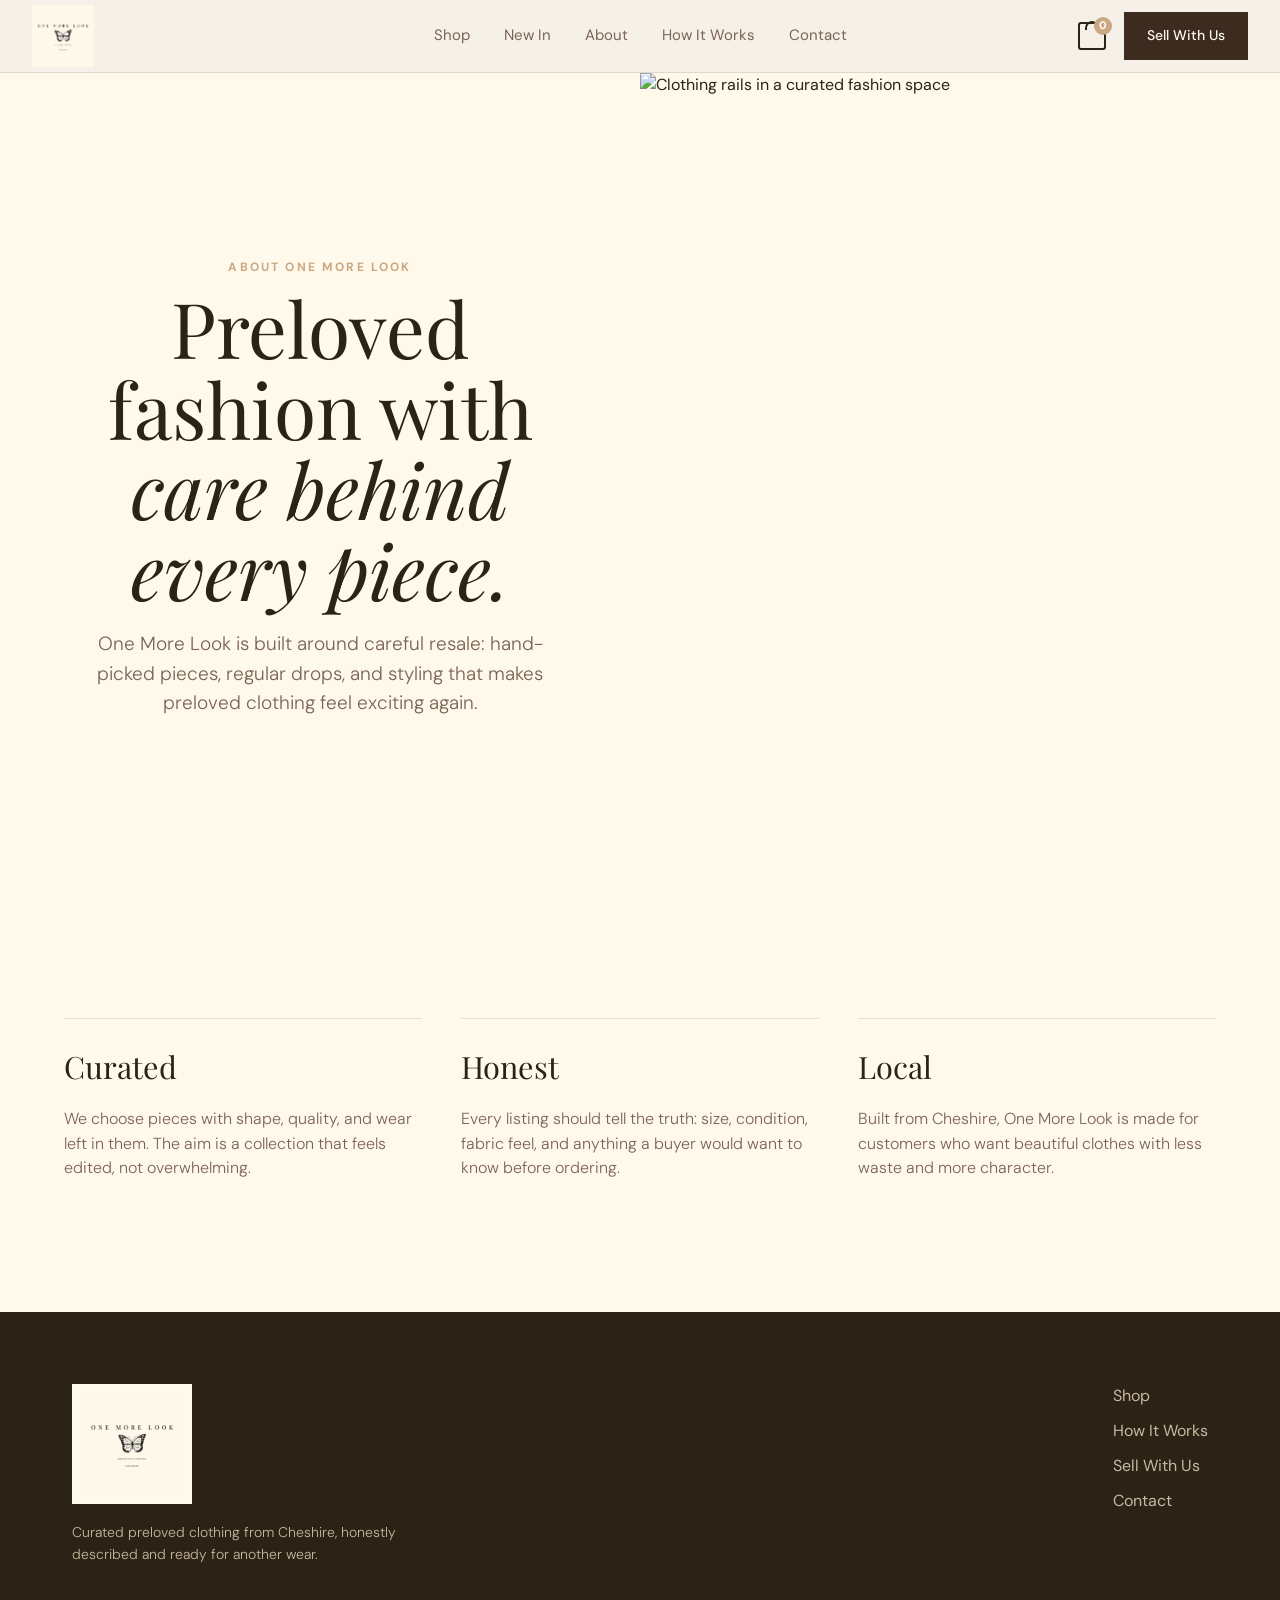
==== about.html @ 31050037 "revamp" ====
<!doctype html>
<html lang="en">
  <head>
    <meta charset="utf-8" />
    <meta name="viewport" content="width=device-width, initial-scale=1" />
    <title>About | One More Look</title>
    <link rel="preconnect" href="https://fonts.googleapis.com" />
    <link rel="preconnect" href="https://fonts.gstatic.com" crossorigin />
    <link
      href="https://fonts.googleapis.com/css2?family=DM+Sans:wght@300;400;500;700&family=Playfair+Display:ital,wght@0,400;0,500;1,400&display=swap"
      rel="stylesheet"
    />
    <link rel="stylesheet" href="styles.css" />
  </head>
  <body>
    <header class="site-header">
      <a class="brand" href="index.html" aria-label="One More Look home">
        <img src="assets/one-more-look-logo.png" alt="One More Look" />
      </a>
      <nav class="main-nav" aria-label="Main navigation">
        <a href="index.html#shop">Shop</a>
        <a href="index.html#new-in">New In</a>
        <a href="about.html">About</a>
        <a href="how-it-works.html#how-it-works">How It Works</a>
        <a href="contact.html">Contact</a>
      </nav>
      <div class="header-actions">
        <button class="basket-button" id="basketOpen" type="button" aria-label="Open basket">
          <span class="bag-icon" aria-hidden="true">Bag</span>
          <span id="basketCount">0</span>
        </button>
        <a class="sell-button" href="how-it-works.html#sell-with-us">Sell With Us</a>
      </div>
    </header>

    <main>
      <section class="page-hero">
        <div class="page-hero-copy">
          <p class="eyebrow">About One More Look</p>
          <h1>Preloved fashion with <em>care behind every piece.</em></h1>
          <p id="aboutText">
            One More Look is a small Cheshire clothing business built around careful resale:
            hand-picked pieces, honest descriptions, and regular drops that make preloved clothing
            feel exciting again.
          </p>
        </div>
        <img
          src="https://images.unsplash.com/photo-1521334884684-d80222895322?w=900&h=900&fit=crop&auto=format"
          alt="Clothing rails in a curated fashion space"
        />
      </section>

      <section class="page-section">
        <div class="content-grid">
          <article class="content-panel">
            <strong>Curated</strong>
            <p>
              We choose pieces with shape, quality, and wear left in them. The aim is a collection
              that feels edited, not overwhelming.
            </p>
          </article>
          <article class="content-panel">
            <strong>Honest</strong>
            <p>
              Every listing should tell the truth: size, condition, fabric feel, and anything a
              buyer would want to know before ordering.
            </p>
          </article>
          <article class="content-panel">
            <strong>Local</strong>
            <p>
              Built from Cheshire, One More Look is made for customers who want beautiful clothes
              with less waste and more character.
            </p>
          </article>
        </div>
      </section>
    </main>

    <footer class="site-footer">
      <div>
        <img src="assets/one-more-look-logo.png" alt="One More Look" />
        <p>Curated preloved clothing from Cheshire, honestly described and ready for another wear.</p>
      </div>
      <nav aria-label="Footer navigation">
        <a href="index.html#shop">Shop</a>
        <a href="how-it-works.html#how-it-works">How It Works</a>
        <a href="how-it-works.html#sell-with-us">Sell With Us</a>
        <a href="contact.html">Contact</a>
      </nav>
    </footer>

    <dialog class="basket-panel" id="basketPanel">
      <div class="panel-top">
        <div>
          <p class="eyebrow">Your bag</p>
          <h2>Ready to buy</h2>
        </div>
        <button class="icon-button" id="basketClose" type="button" aria-label="Close basket">
          <span aria-hidden="true">x</span>
        </button>
      </div>
      <div class="basket-list" id="basketList"></div>
      <div class="basket-footer">
        <div class="summary-line">
          <span>Subtotal</span>
          <strong id="basketSubtotal">GBP 0</strong>
        </div>
        <a class="button primary" id="checkoutLink" href="index.html#checkout">Go to checkout</a>
        <button class="button secondary" id="clearBasket" type="button">Clear bag</button>
      </div>
    </dialog>

    <script src="app.js"></script>
  </body>
</html>
---- styles.css ----
:root {
  --cream: #fff9ec;
  --cream-light: #fff9ec;
  --logo-cream: #fff9ec;
  --sand: #ede5da;
  --warm-band: #e8ddd2;
  --ink: #2c2317;
  --espresso: #3d2b1f;
  --muted: #7a6455;
  --tan: #c9a882;
  --tan-soft: #c9b89f;
  --paper: #fffaf2;
  --line: rgba(61, 43, 31, 0.12);
  --shadow: 0 24px 70px rgba(44, 35, 23, 0.16);
  --accent: #c9a882;
}

* {
  box-sizing: border-box;
}

html {
  scroll-behavior: smooth;
}

body {
  margin: 0;
  background: var(--cream);
  color: var(--ink);
  font-family: "DM Sans", system-ui, sans-serif;
  line-height: 1.55;
}

a {
  color: inherit;
  text-decoration: none;
}

img {
  display: block;
  max-width: 100%;
}

button,
input,
textarea,
select {
  font: inherit;
}

.site-header {
  position: sticky;
  top: 0;
  z-index: 30;
  display: grid;
  grid-template-columns: minmax(84px, 1fr) auto minmax(210px, 1fr);
  align-items: center;
  gap: 22px;
  min-height: 70px;
  padding: 5px clamp(18px, 4vw, 32px);
  border-bottom: 1px solid var(--line);
  background: rgba(245, 240, 232, 0.92);
  backdrop-filter: blur(12px);
}

.brand {
  width: fit-content;
}

.brand img {
  width: 62px;
  height: 62px;
  object-fit: contain;
}

.main-nav {
  display: flex;
  justify-content: center;
  gap: clamp(18px, 3vw, 34px);
}

.main-nav a,
.text-link {
  color: var(--muted);
  font-size: 15px;
  font-weight: 400;
  transition: color 160ms ease;
}

.main-nav a:hover,
.text-link:hover {
  color: var(--ink);
}

.header-actions {
  display: flex;
  align-items: center;
  justify-content: flex-end;
  gap: 12px;
}

.basket-button,
.icon-button {
  display: inline-grid;
  place-items: center;
  border: 0;
  background: transparent;
  color: var(--ink);
  cursor: pointer;
}

.basket-button {
  position: relative;
  min-width: 38px;
  min-height: 38px;
}

.bag-icon {
  display: grid;
  width: 28px;
  height: 28px;
  place-items: center;
  border: 2px solid var(--ink);
  border-radius: 3px;
  font-size: 0;
}

.bag-icon::before {
  content: "";
  width: 10px;
  height: 7px;
  margin-top: -10px;
  border: 2px solid var(--ink);
  border-bottom: 0;
  border-radius: 10px 10px 0 0;
}

.basket-button #basketCount {
  position: absolute;
  top: 0;
  right: 0;
  display: grid;
  min-width: 18px;
  height: 18px;
  place-items: center;
  border-radius: 50%;
  background: var(--tan);
  color: #fff;
  font-size: 11px;
  font-weight: 700;
}

.sell-button,
.button {
  display: inline-flex;
  min-height: 44px;
  align-items: center;
  justify-content: center;
  padding: 12px 22px;
  border: 1px solid var(--espresso);
  background: transparent;
  color: var(--espresso);
  cursor: pointer;
  font-size: 14px;
  font-weight: 500;
  transition:
    background 160ms ease,
    color 160ms ease,
    border-color 160ms ease;
}

.sell-button,
.button.primary {
  background: var(--espresso);
  color: var(--cream-light);
}

.sell-button:hover,
.button.primary:hover {
  background: var(--ink);
}

.button.secondary:hover {
  background: var(--espresso);
  color: var(--cream-light);
}

.button.full {
  width: 100%;
}

.button.danger {
  width: calc(100% - 44px);
  margin: 0 22px 22px;
  border-color: #8d2727;
  color: #8d2727;
}

.icon-button {
  width: 36px;
  height: 36px;
  color: var(--muted);
  font-size: 24px;
}

.hero {
  display: grid;
  grid-template-columns: minmax(0, 1.25fr) minmax(360px, 0.75fr);
  min-height: calc(100svh - 70px);
}

.hero-copy {
  display: flex;
  flex-direction: column;
  justify-content: center;
  align-items: center;
  padding: clamp(34px, 5vw, 64px) clamp(28px, 7vw, 76px);
  background: var(--logo-cream);
}

.hero-inner {
  display: grid;
  width: min(100%, 980px);
  min-height: calc(100svh - 160px);
  align-content: center;
}

.hero-logo {
  justify-self: center;
  width: min(720px, 94%);
  max-width: 100%;
  margin-bottom: clamp(20px, 4vw, 42px);
  object-fit: contain;
  transform: none;
}

.hero h1,
.page-hero h1,
.section h2,
.promise-band h2,
.panel-top h2 {
  margin: 0;
  font-family: "Playfair Display", Georgia, serif;
  font-weight: 400;
  letter-spacing: 0;
}

.hero h1 {
  max-width: 11ch;
  font-size: clamp(76px, 7.8vw, 126px);
  line-height: 1.08;
}

.hero h1 em,
.page-hero h1 em,
.section h2 em {
  font-style: italic;
}

.hero-copy p:not(.eyebrow) {
  max-width: 680px;
  margin: 32px 0 0;
  color: var(--muted);
  font-size: clamp(20px, 1.65vw, 27px);
  font-weight: 300;
}

.hero-actions,
.form-actions {
  display: flex;
  flex-wrap: wrap;
  gap: 14px;
  margin-top: 36px;
}

.page-hero-copy .hero-actions {
  justify-content: center;
}

.hero-stats {
  display: flex;
  gap: clamp(22px, 4vw, 42px);
  margin-top: 52px;
  padding-top: 28px;
  border-top: 1px solid var(--line);
}

.hero-stats strong {
  display: block;
  font-family: "Playfair Display", Georgia, serif;
  font-size: 28px;
  font-weight: 400;
}

.hero-stats span {
  color: var(--muted);
  font-size: 12px;
}

.hero-media {
  position: relative;
  overflow: hidden;
  min-height: 520px;
  background: var(--sand);
}

.hero-media > img {
  width: 100%;
  height: 100%;
  object-fit: cover;
}

.hero-media::after {
  position: absolute;
  inset: 0;
  content: "";
  background: linear-gradient(to top, rgba(44, 35, 23, 0.22), transparent 45%);
  pointer-events: none;
}

.arrival-note {
  position: absolute;
  left: 32px;
  bottom: 32px;
  z-index: 1;
  display: grid;
  gap: 2px;
  padding: 14px 18px;
  background: rgba(250, 247, 243, 0.94);
  box-shadow: 0 8px 26px rgba(44, 35, 23, 0.12);
}

.arrival-note strong {
  font-family: "Playfair Display", Georgia, serif;
  font-size: 15px;
  font-weight: 400;
}

.arrival-note span {
  color: var(--muted);
  font-size: 12px;
}

.section,
.checkout-section,
.page-section {
  padding: clamp(78px, 9vw, 118px) clamp(22px, 5vw, 86px);
}

.section {
  max-width: 100%;
  margin-inline: auto;
}

#shop {
  display: flex;
  min-height: 100svh;
  flex-direction: column;
  justify-content: center;
}

.section-heading {
  display: flex;
  align-items: end;
  justify-content: space-between;
  gap: 24px;
  margin-bottom: 28px;
}

.eyebrow {
  margin: 0 0 10px;
  color: var(--tan);
  font-size: 12px;
  font-weight: 700;
  letter-spacing: 0.18em;
  text-transform: uppercase;
}

.section h2,
.promise-band h2,
.page-hero h1 {
  font-size: clamp(48px, 6vw, 82px);
  line-height: 1.05;
}

.filters {
  display: flex;
  flex-wrap: wrap;
  gap: 9px;
  margin-bottom: 44px;
}

.filter,
.tab {
  min-height: 42px;
  padding: 9px 19px;
  border: 1px solid rgba(61, 43, 31, 0.2);
  background: transparent;
  color: var(--muted);
  cursor: pointer;
  font-size: 14px;
  transition:
    border-color 160ms ease,
    background 160ms ease,
    color 160ms ease;
}

.filter:hover,
.tab:hover,
.filter.active,
.tab.active {
  border-color: var(--espresso);
  background: var(--espresso);
  color: var(--cream-light);
}

.product-grid {
  display: grid;
  grid-template-columns: repeat(4, minmax(0, 1fr));
  gap: clamp(22px, 2.2vw, 42px);
}

.product-card {
  position: relative;
}

.product-card figure {
  position: relative;
  overflow: hidden;
  margin: 0;
  aspect-ratio: 4 / 5;
  background: var(--sand);
}

.product-card img {
  width: 100%;
  height: 100%;
  object-fit: cover;
  transition: transform 460ms ease;
}

.product-card:hover img {
  transform: scale(1.045);
}

.product-body {
  display: grid;
  gap: 7px;
  padding-top: 14px;
}

.product-line {
  display: flex;
  align-items: start;
  justify-content: space-between;
  gap: 12px;
}

.product-line h3 {
  margin: 0;
  font-size: clamp(17px, 1.2vw, 22px);
  font-weight: 400;
}

.price {
  flex: 0 0 auto;
  font-family: "Playfair Display", Georgia, serif;
  color: var(--ink);
  font-size: clamp(21px, 1.45vw, 28px);
}

.pill {
  color: var(--muted);
  font-size: 14px;
}

.product-body p {
  margin: 0;
  color: var(--muted);
  font-size: 15px;
  font-weight: 300;
}

.product-body .button {
  width: 100%;
  margin-top: 6px;
  background: var(--espresso);
  color: var(--cream-light);
  opacity: 0;
  transform: translateY(6px);
}

.product-card:hover .product-body .button,
.product-body .button:focus-visible,
.product-body .button[disabled] {
  opacity: 1;
  transform: translateY(0);
}

.product-body .button[disabled] {
  cursor: not-allowed;
  background: var(--tan);
  border-color: var(--tan);
}

.promise-band {
  display: grid;
  min-height: 100svh;
  align-content: center;
  padding: clamp(78px, 9vw, 118px) clamp(22px, 5vw, 86px);
  background: var(--espresso);
  color: var(--cream-light);
  text-align: center;
}

.combined-section .content-grid {
  margin-top: 54px;
}

.promise-band h2 {
  max-width: 760px;
  margin-inline: auto;
}

.promise-band p:not(.eyebrow) {
  max-width: 860px;
  margin: 28px auto 0;
  color: var(--tan-soft);
  font-size: clamp(18px, 1.4vw, 23px);
  font-weight: 300;
}

.checkout-section {
  display: flex;
  min-height: 100svh;
  max-width: 100%;
  flex-direction: column;
  justify-content: center;
  margin-inline: auto;
}

.checkout-section > div:first-child p:not(.eyebrow) {
  max-width: 760px;
  margin: 16px 0 0;
  color: var(--muted);
  font-size: 17px;
  font-weight: 300;
}

.checkout-layout {
  display: grid;
  grid-template-columns: minmax(0, 1fr) minmax(300px, 420px);
  gap: 24px;
  margin-top: 34px;
}

.checkout-form,
.order-summary,
.stock-row {
  border: 1px solid var(--line);
  background: var(--cream-light);
}

.checkout-form,
.stock-form {
  display: grid;
  grid-template-columns: repeat(2, minmax(0, 1fr));
  gap: 16px;
  padding: 22px;
}

.order-summary {
  display: grid;
  align-self: start;
  gap: 14px;
  padding: 22px;
}

.order-summary h3 {
  margin: 0;
  font-family: "Playfair Display", Georgia, serif;
  font-size: 24px;
  font-weight: 400;
}

.summary-line {
  display: flex;
  align-items: center;
  justify-content: space-between;
  gap: 14px;
  padding-top: 12px;
  border-top: 1px solid var(--line);
}

.summary-line span {
  color: var(--muted);
}

.summary-item,
.basket-item {
  display: grid;
  grid-template-columns: 58px 1fr auto;
  align-items: center;
  gap: 12px;
  padding: 10px 0;
  border-top: 1px solid var(--line);
}

.summary-item:first-child,
.basket-item:first-child {
  border-top: 0;
}

.summary-item img,
.basket-item img {
  width: 58px;
  height: 72px;
  object-fit: cover;
  background: var(--sand);
}

.summary-item h4,
.basket-item h4 {
  margin: 0;
  font-size: 15px;
  font-weight: 400;
}

.summary-item p,
.basket-item p {
  margin: 3px 0 0;
  color: var(--muted);
  font-size: 13px;
}

.basket-remove {
  min-height: 34px;
  padding: 6px 10px;
  border: 1px solid var(--line);
  background: transparent;
  color: var(--espresso);
  cursor: pointer;
  font-size: 13px;
}

.payment-placeholder {
  display: grid;
  gap: 4px;
  padding: 14px;
  border: 1px dashed var(--tan);
  background: var(--paper);
}

.payment-placeholder span {
  color: var(--muted);
  font-size: 14px;
}

.site-footer {
  display: grid;
  grid-template-columns: minmax(0, 1fr) auto;
  gap: 40px;
  padding: clamp(48px, 7vw, 72px);
  background: var(--ink);
  color: var(--tan-soft);
}

.site-footer img {
  width: 120px;
  padding: 10px;
  background: var(--cream);
  mix-blend-mode: normal;
}

.site-footer p {
  max-width: 360px;
  margin: 18px 0 0;
  font-size: 14px;
  font-weight: 300;
}

.site-footer nav {
  display: grid;
  align-content: start;
  gap: 10px;
}

.site-footer a:hover {
  color: var(--cream-light);
}

.employee-panel,
.basket-panel {
  width: min(960px, calc(100vw - 28px));
  max-height: min(860px, calc(100svh - 28px));
  padding: 0;
  border: 0;
  background: var(--cream-light);
  color: var(--ink);
  box-shadow: var(--shadow);
}

.basket-panel {
  width: min(560px, calc(100vw - 28px));
}

.employee-panel::backdrop,
.basket-panel::backdrop {
  background: rgba(44, 35, 23, 0.44);
  backdrop-filter: blur(3px);
}

.panel-top {
  display: flex;
  align-items: center;
  justify-content: space-between;
  gap: 16px;
  padding: 22px;
  border-bottom: 1px solid var(--line);
}

.panel-top h2 {
  font-size: 34px;
}

.login-form,
.settings-form {
  display: grid;
  gap: 16px;
  padding: 22px;
}

label {
  display: grid;
  gap: 7px;
  color: var(--muted);
  font-size: 12px;
  font-weight: 700;
  letter-spacing: 0.12em;
  text-transform: uppercase;
}

input,
textarea,
select {
  width: 100%;
  min-height: 44px;
  border: 1px solid var(--line);
  background: var(--cream);
  color: var(--ink);
  padding: 10px 12px;
  outline: 0;
}

input:focus,
textarea:focus,
select:focus {
  border-color: var(--tan);
}

.upload-dropzone {
  position: relative;
  display: grid;
  min-height: 150px;
  place-items: center;
  gap: 12px;
  padding: 22px;
  border: 1px dashed var(--tan);
  background: rgba(255, 249, 236, 0.72);
  color: var(--muted);
  cursor: pointer;
  text-align: center;
}

.upload-dropzone:hover,
.upload-dropzone.drag-over {
  border-color: var(--espresso);
  background: var(--paper);
}

.upload-dropzone input {
  position: absolute;
  inset: 0;
  min-height: 100%;
  opacity: 0;
  cursor: pointer;
}

.upload-dropzone strong,
.upload-dropzone span {
  display: block;
}

.upload-dropzone strong {
  color: var(--ink);
  font-size: 16px;
}

.upload-dropzone span {
  margin-top: 4px;
  font-size: 13px;
  font-weight: 300;
}

.upload-preview {
  width: min(220px, 100%);
  max-height: 180px;
  object-fit: cover;
  border: 1px solid var(--line);
}

textarea {
  min-height: 96px;
  resize: vertical;
}

.full {
  grid-column: 1 / -1;
}

.form-note {
  margin: 0;
  color: var(--muted);
}

.admin-toolbar {
  display: flex;
  gap: 8px;
  padding: 14px 22px 0;
}

.stock-list,
.basket-list {
  display: grid;
  gap: 10px;
  padding: 0 22px 22px;
}

.basket-list {
  padding-top: 12px;
}

.stock-row {
  display: grid;
  grid-template-columns: 64px 1fr auto;
  align-items: center;
  gap: 12px;
  padding: 10px;
}

.stock-row img {
  width: 64px;
  height: 64px;
  object-fit: cover;
}

.stock-row h3,
.stock-row p {
  margin: 0;
}

.stock-row h3 {
  font-size: 15px;
}

.stock-row p {
  color: var(--muted);
  font-size: 13px;
}

.row-actions {
  display: flex;
  gap: 8px;
}

.row-actions button {
  min-height: 34px;
  padding: 6px 10px;
  border: 1px solid var(--line);
  background: transparent;
  cursor: pointer;
  font-size: 13px;
}

.basket-footer {
  display: grid;
  gap: 12px;
  padding: 18px 22px 22px;
  border-top: 1px solid var(--line);
}

.empty-state {
  grid-column: 1 / -1;
  padding: 32px;
  border: 1px dashed var(--line);
  color: var(--muted);
  text-align: center;
}

.hidden {
  display: none !important;
}

.page-hero {
  display: grid;
  min-height: calc(100svh - 70px);
  grid-template-columns: minmax(0, 1fr) minmax(340px, 1fr);
  margin-top: 0;
  background: var(--cream);
}

.page-hero-copy {
  display: flex;
  flex-direction: column;
  align-items: center;
  text-align: center;
  align-content: center;
  justify-content: center;
  padding: clamp(54px, 8vw, 90px) clamp(28px, 7vw, 72px);
}

.page-hero-copy p:not(.eyebrow) {
  max-width: 760px;
  margin: 20px auto 0;
  color: var(--muted);
  font-size: clamp(19px, 1.45vw, 24px);
  font-weight: 300;
}

.page-hero img {
  width: 100%;
  height: 100%;
  min-height: calc(100svh - 70px);
  object-fit: cover;
}

.content-grid {
  display: grid;
  grid-template-columns: repeat(3, minmax(0, 1fr));
  gap: clamp(28px, 3vw, 54px);
  max-width: 1360px;
  margin-inline: auto;
}

.content-panel {
  padding-top: 24px;
  border-top: 1px solid var(--line);
}

.content-panel strong {
  display: block;
  margin-bottom: 12px;
  font-family: "Playfair Display", Georgia, serif;
  color: var(--ink);
  font-size: clamp(30px, 2.4vw, 42px);
  font-weight: 400;
}

.content-panel h2 {
  margin: 0 0 12px;
  font-family: "Playfair Display", Georgia, serif;
  color: var(--ink);
  font-size: clamp(28px, 2.2vw, 38px);
  font-weight: 400;
  line-height: 1.15;
  text-align: left;
}

.content-panel p,
.content-panel li {
  color: var(--muted);
  font-size: clamp(16px, 1.2vw, 20px);
  font-weight: 300;
}

.promise-band .content-panel {
  text-align: left;
}

.promise-band .content-panel strong,
.promise-band .content-panel h2 {
  color: var(--cream-light);
}

.promise-band .content-panel p {
  color: var(--tan-soft);
}

.contact-card {
  display: grid;
  gap: 18px;
  max-width: 760px;
  margin-inline: auto;
  padding: 28px;
  border: 1px solid var(--line);
  background: var(--cream-light);
}

.split-feature {
  display: grid;
  grid-template-columns: minmax(300px, 0.9fr) minmax(0, 1fr);
  align-items: center;
  gap: clamp(34px, 6vw, 72px);
  min-height: calc(100svh - 160px);
  max-width: 1360px;
  margin-inline: auto;
}

.split-feature > img {
  width: 100%;
  min-height: 460px;
  object-fit: cover;
  background: var(--sand);
}

.split-feature h2 {
  max-width: 760px;
  margin: 0;
  font-family: "Playfair Display", Georgia, serif;
  font-size: clamp(48px, 6vw, 82px);
  font-weight: 400;
  line-height: 1.08;
}

.split-feature > div > p:not(.eyebrow) {
  max-width: 760px;
  margin: 26px 0 0;
  color: var(--muted);
  font-size: clamp(18px, 1.4vw, 23px);
  font-weight: 300;
}

.mini-grid {
  grid-template-columns: 1fr;
  gap: 14px;
  margin: 34px 0;
}

.mini-grid .content-panel {
  padding-top: 14px;
}

@media (max-width: 980px) {
  .site-header {
    grid-template-columns: auto 1fr;
  }

  .main-nav {
    grid-column: 1 / -1;
    order: 3;
    justify-content: flex-start;
    overflow-x: auto;
    padding-bottom: 8px;
  }

  .header-actions {
    gap: 8px;
  }

  .hero,
  .page-hero,
  .checkout-layout,
  .split-feature {
    grid-template-columns: 1fr;
  }

  .hero-media {
    min-height: 440px;
  }

  .product-grid,
  .content-grid {
    grid-template-columns: repeat(2, minmax(0, 1fr));
  }

  .product-body .button {
    opacity: 1;
    transform: none;
  }
}

@media (max-width: 680px) {
  .site-header {
    gap: 12px;
  }

  .brand img {
    width: 50px;
    height: 50px;
  }

  .sell-button {
    display: none;
  }

  .hero-copy {
    padding-inline: 24px;
  }

  .hero-logo {
    width: min(420px, 92vw);
    margin-bottom: 24px;
  }

  .hero h1 {
    font-size: clamp(56px, 16vw, 76px);
  }

  .hero-stats,
  .section-heading,
  .site-footer {
    align-items: start;
    flex-direction: column;
    grid-template-columns: 1fr;
  }

  .hero-stats {
    display: grid;
    grid-template-columns: repeat(3, 1fr);
    gap: 14px;
  }

  .product-grid,
  .content-grid,
  .checkout-form,
  .stock-form,
  .stock-row {
    grid-template-columns: 1fr;
  }

  .page-hero img {
    min-height: 320px;
  }
}
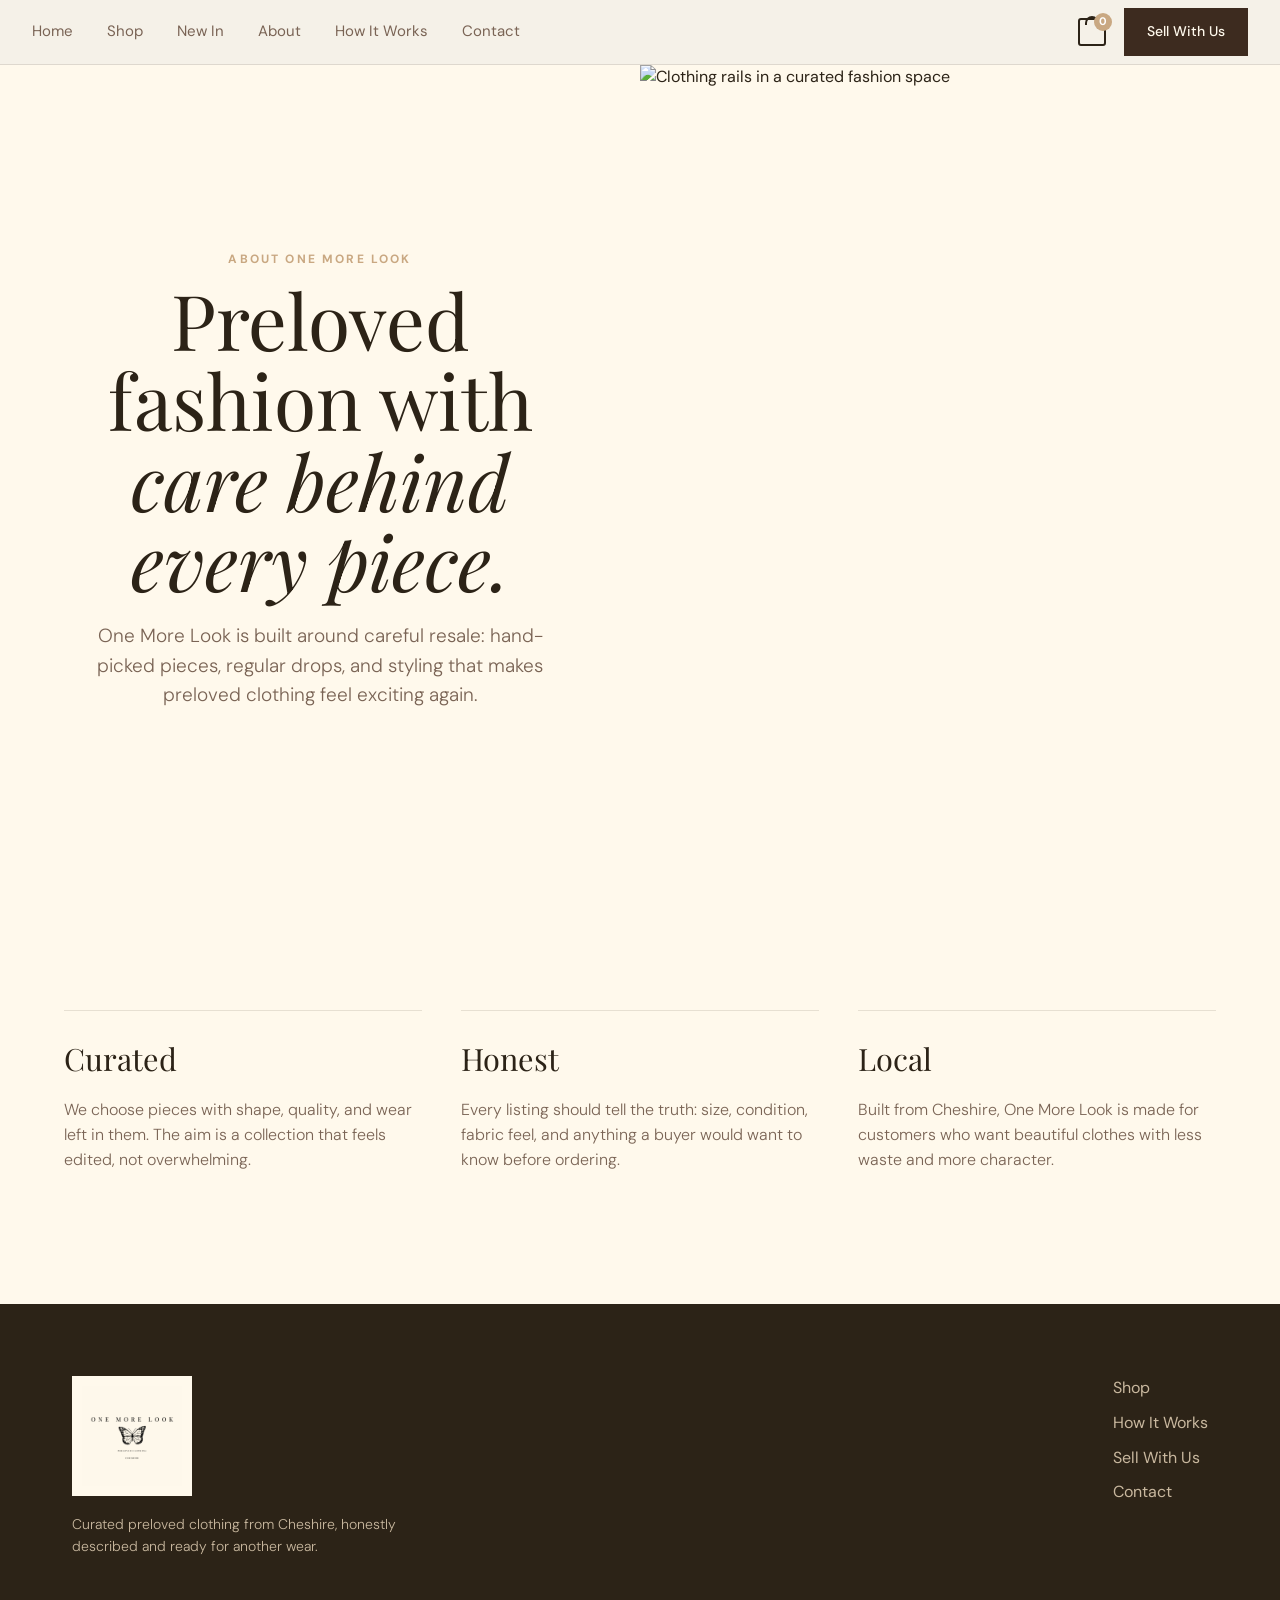
==== commit a859391a: "--" ====
--- a/about.html
+++ b/about.html
@@ -14,10 +14,8 @@
   </head>
   <body>
     <header class="site-header">
-      <a class="brand" href="index.html" aria-label="One More Look home">
-        <img src="assets/one-more-look-logo.png" alt="One More Look" />
-      </a>
       <nav class="main-nav" aria-label="Main navigation">
+        <a href="index.html">Home</a>
         <a href="index.html#shop">Shop</a>
         <a href="index.html#new-in">New In</a>
         <a href="about.html">About</a>
--- a/styles.css
+++ b/styles.css
@@ -53,11 +53,11 @@
   top: 0;
   z-index: 30;
   display: grid;
-  grid-template-columns: minmax(84px, 1fr) auto minmax(210px, 1fr);
+  grid-template-columns: 1fr auto;
   align-items: center;
   gap: 22px;
-  min-height: 70px;
-  padding: 5px clamp(18px, 4vw, 32px);
+  min-height: 62px;
+  padding: 8px clamp(18px, 4vw, 32px);
   border-bottom: 1px solid var(--line);
   background: rgba(245, 240, 232, 0.92);
   backdrop-filter: blur(12px);
@@ -75,7 +75,7 @@
 
 .main-nav {
   display: flex;
-  justify-content: center;
+  justify-content: flex-start;
   gap: clamp(18px, 3vw, 34px);
 }
 
@@ -1042,18 +1042,19 @@
 
 @media (max-width: 980px) {
   .site-header {
-    grid-template-columns: auto 1fr;
+    grid-template-columns: 1fr;
   }
 
   .main-nav {
-    grid-column: 1 / -1;
-    order: 3;
-    justify-content: flex-start;
+    grid-column: auto;
+    order: 1;
+    justify-content: center;
     overflow-x: auto;
     padding-bottom: 8px;
   }
 
   .header-actions {
+    justify-content: center;
     gap: 8px;
   }
 
@@ -1079,31 +1080,124 @@
   }
 }
 
+@media (min-width: 681px) and (max-width: 980px) {
+  .brand img {
+    width: 58px;
+    height: 58px;
+  }
+
+  .header-actions {
+    align-self: center;
+  }
+
+  .hero-copy {
+    padding-block: 56px;
+  }
+
+  .hero-inner {
+    min-height: auto;
+  }
+
+  .hero-logo {
+    width: min(620px, 86vw);
+    margin-bottom: 32px;
+  }
+
+  .hero h1 {
+    max-width: 12ch;
+    font-size: clamp(64px, 10vw, 94px);
+  }
+}
+
 @media (max-width: 680px) {
   .site-header {
-    gap: 12px;
-  }
-
-  .brand img {
-    width: 50px;
-    height: 50px;
+    display: grid;
+    grid-template-columns: 1fr;
+    gap: 8px;
+    padding: 8px 10px 10px;
+  }
+
+  .main-nav {
+    display: grid;
+    width: 100%;
+    grid-template-columns: repeat(3, minmax(0, 1fr));
+    gap: 4px 6px;
+    order: 1;
+    overflow: visible;
+    padding-bottom: 0;
+    text-align: center;
+  }
+
+  .main-nav a {
+    display: flex;
+    min-height: 30px;
+    align-items: center;
+    justify-content: center;
+    font-size: 11px;
+    line-height: 1.15;
+  }
+
+  .header-actions {
+    width: 100%;
+    justify-content: center;
+    order: 3;
   }
 
   .sell-button {
-    display: none;
+    display: inline-flex;
+    min-height: 38px;
+    padding: 8px 12px;
+    font-size: 12px;
+  }
+
+  .basket-button {
+    min-width: 54px;
+    min-height: 38px;
+  }
+
+  .icon-button {
+    width: 38px;
+    height: 38px;
   }
 
   .hero-copy {
-    padding-inline: 24px;
+    padding: 34px 20px 46px;
+  }
+
+  .hero-inner {
+    width: 100%;
+    min-height: auto;
+    align-content: start;
   }
 
   .hero-logo {
-    width: min(420px, 92vw);
-    margin-bottom: 24px;
+    width: min(390px, 92vw);
+    margin-bottom: 18px;
   }
 
   .hero h1 {
-    font-size: clamp(56px, 16vw, 76px);
+    max-width: 100%;
+    font-size: clamp(44px, 13vw, 62px);
+    line-height: 1.02;
+  }
+
+  .hero-copy p:not(.eyebrow) {
+    max-width: 100%;
+    margin-top: 18px;
+    font-size: 16px;
+  }
+
+  .hero-actions {
+    width: 100%;
+    margin-top: 24px;
+  }
+
+  .hero-actions .button {
+    width: 100%;
+  }
+
+  .hero-media {
+    min-height: 360px;
   }
 
   .hero-stats,
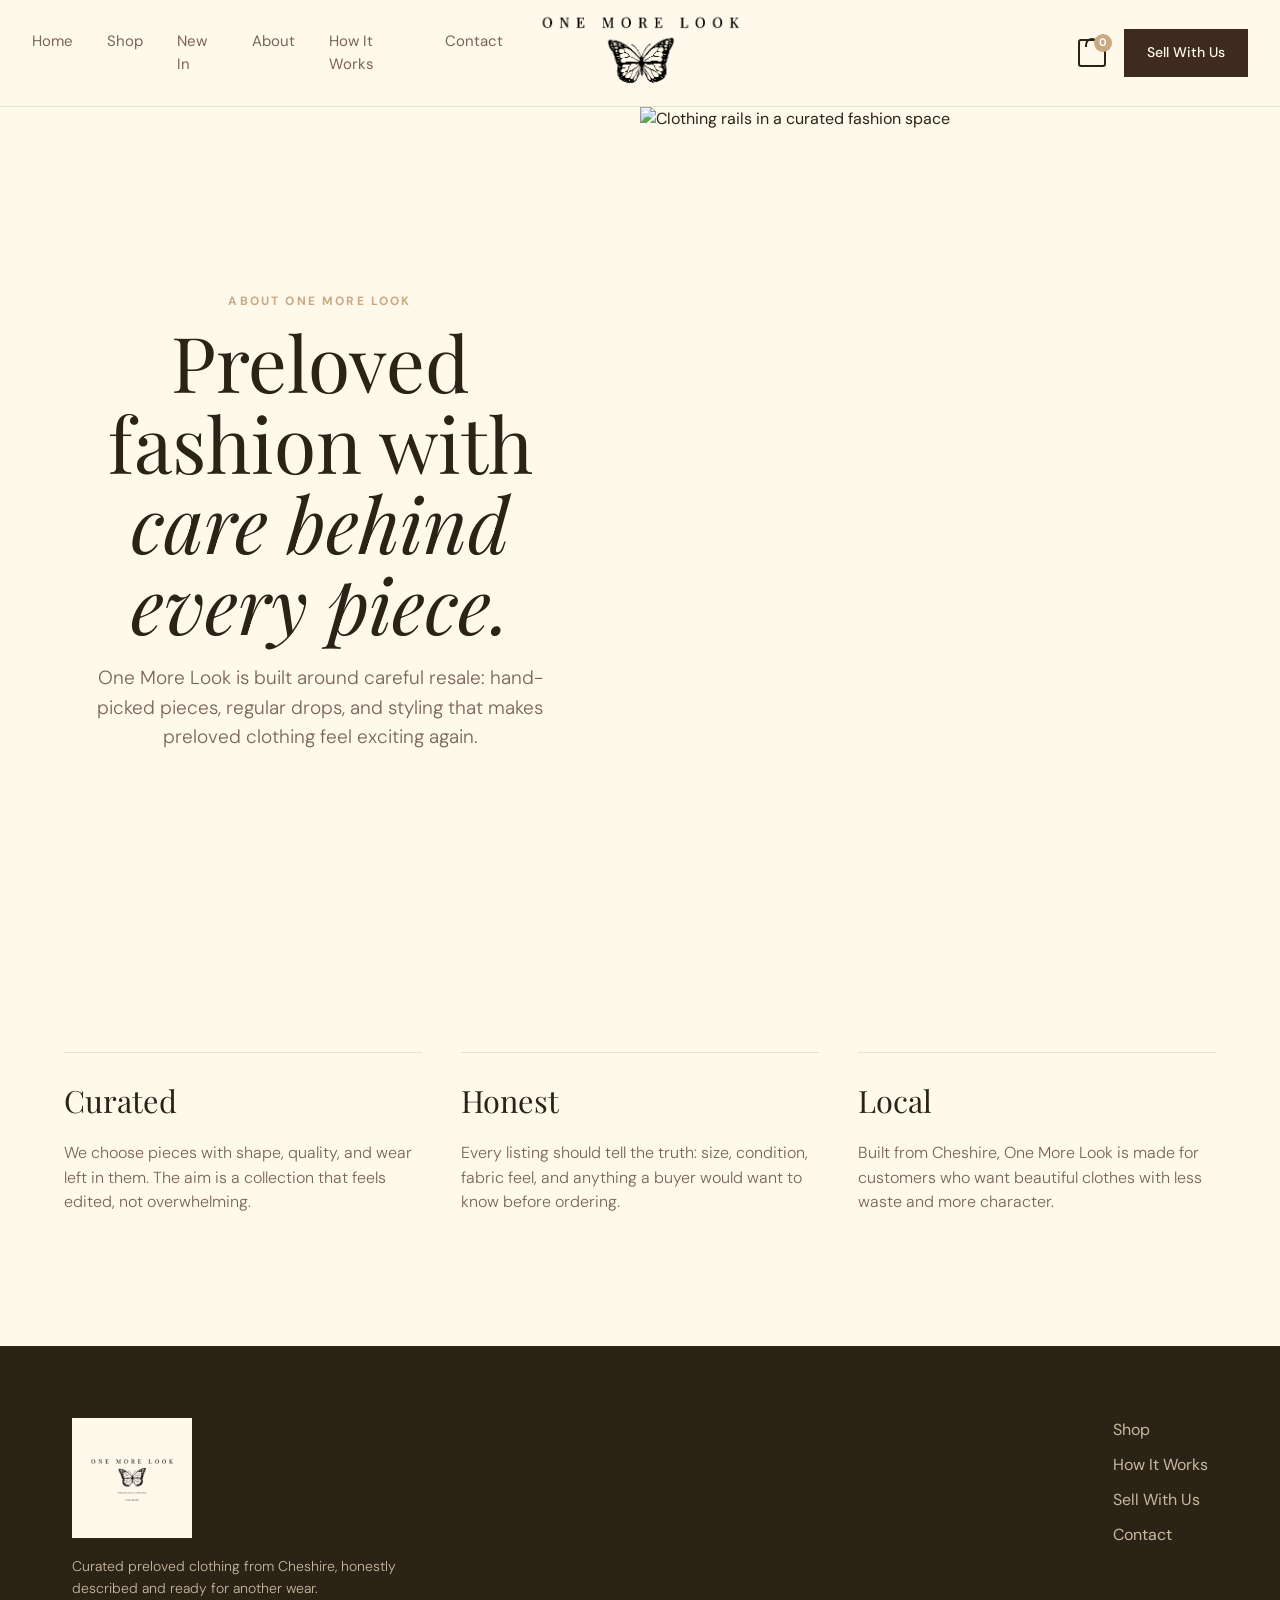
==== commit da7fbe43: "--" ====
--- a/about.html
+++ b/about.html
@@ -14,7 +14,7 @@
   </head>
   <body>
     <header class="site-header">
-      <nav class="main-nav" aria-label="Main navigation">
+      <nav class="main-nav" id="siteNav" aria-label="Main navigation">
         <a href="index.html">Home</a>
         <a href="index.html#shop">Shop</a>
         <a href="index.html#new-in">New In</a>
@@ -22,7 +22,13 @@
         <a href="how-it-works.html#how-it-works">How It Works</a>
         <a href="contact.html">Contact</a>
       </nav>
+      <a class="top-logo" href="index.html" aria-label="One More Look home">
+        <img src="assets/top-logo-transparent.png" alt="One More Look" />
+      </a>
       <div class="header-actions">
+        <button class="menu-button" id="menuToggle" type="button" aria-expanded="false" aria-controls="siteNav">
+          Menu
+        </button>
         <button class="basket-button" id="basketOpen" type="button" aria-label="Open basket">
           <span class="bag-icon" aria-hidden="true">Bag</span>
           <span id="basketCount">0</span>
--- a/styles.css
+++ b/styles.css
@@ -53,13 +53,13 @@
   top: 0;
   z-index: 30;
   display: grid;
-  grid-template-columns: 1fr auto;
+  grid-template-columns: 1fr auto 1fr;
   align-items: center;
   gap: 22px;
-  min-height: 62px;
-  padding: 8px clamp(18px, 4vw, 32px);
+  min-height: 92px;
+  padding: 10px clamp(18px, 4vw, 32px);
   border-bottom: 1px solid var(--line);
-  background: rgba(245, 240, 232, 0.92);
+  background: #fff9ec;
   backdrop-filter: blur(12px);
 }
 
@@ -79,6 +79,39 @@
   gap: clamp(18px, 3vw, 34px);
 }
 
+.nav-shop {
+  display: inline-flex;
+  align-items: center;
+}
+
+.nav-shop::after {
+  position: fixed;
+  top: 62px;
+  left: 0;
+  right: 0;
+  z-index: 24;
+  display: none;
+  height: 42px;
+  content: "";
+}
+
+.top-logo {
+  justify-self: center;
+  display: block;
+  width: 230px;
+  height: 86px;
+  overflow: hidden;
+  background: #fff9ec;
+}
+
+.top-logo img {
+  width: 100%;
+  height: auto;
+  object-fit: cover;
+  transform: translateY(-2px) scale(1.04);
+  transform-origin: top center;
+}
+
 .main-nav a,
 .text-link {
   color: var(--muted);
@@ -92,11 +125,120 @@
   color: var(--ink);
 }
 
+.mega-menu {
+  position: fixed;
+  top: 92px;
+  left: 0;
+  right: 0;
+  z-index: 25;
+  display: grid;
+  grid-template-columns: minmax(280px, 0.9fr) minmax(520px, 1.1fr);
+  gap: clamp(28px, 5vw, 72px);
+  padding: 42px clamp(28px, 6vw, 88px);
+  border-top: 1px solid var(--line);
+  border-bottom: 1px solid var(--line);
+  background: #fff9ec;
+  box-shadow: 0 28px 70px rgba(44, 35, 23, 0.08);
+  opacity: 0;
+  pointer-events: none;
+  transform: translateY(-8px);
+  transition:
+    opacity 160ms ease,
+    transform 160ms ease;
+}
+
+.nav-shop:hover .mega-menu,
+.nav-shop:focus-within .mega-menu,
+.mega-menu:hover {
+  opacity: 1;
+  pointer-events: auto;
+  transform: translateY(0);
+}
+
+.nav-shop:hover::after,
+.nav-shop:focus-within::after {
+  display: block;
+}
+
+.mega-columns {
+  display: grid;
+  grid-template-columns: repeat(3, minmax(0, 1fr));
+  gap: 34px;
+}
+
+.mega-columns p {
+  margin: 0 0 16px;
+  color: #91867c;
+  font-size: 13px;
+  text-transform: uppercase;
+}
+
+.mega-columns a {
+  display: block;
+  margin: 0 0 12px;
+  color: var(--muted);
+  font-size: 15px;
+}
+
+.mega-columns a:hover {
+  color: var(--ink);
+}
+
+.mega-tiles {
+  display: grid;
+  grid-template-columns: repeat(3, minmax(0, 1fr));
+  gap: 20px;
+}
+
+.mega-tile {
+  position: relative;
+  overflow: hidden;
+  min-height: 320px;
+  background: var(--sand);
+}
+
+.mega-tile img {
+  width: 100%;
+  height: 100%;
+  object-fit: cover;
+  filter: saturate(0.82);
+  transition: transform 260ms ease;
+}
+
+.mega-tile:hover img {
+  transform: scale(1.045);
+}
+
+.mega-tile span {
+  position: absolute;
+  left: 0;
+  right: 0;
+  bottom: 18px;
+  color: #fff;
+  font-size: 15px;
+  font-weight: 800;
+  text-align: center;
+  text-shadow: 0 2px 16px rgba(0, 0, 0, 0.45);
+  text-transform: uppercase;
+}
+
 .header-actions {
   display: flex;
   align-items: center;
   justify-content: flex-end;
   gap: 12px;
+}
+
+.menu-button {
+  display: none;
+  min-height: 38px;
+  padding: 8px 13px;
+  border: 1px solid var(--line);
+  background: var(--cream-light);
+  color: var(--ink);
+  cursor: pointer;
+  font-size: 13px;
+  font-weight: 700;
 }
 
 .basket-button,
@@ -383,11 +525,95 @@
   line-height: 1.05;
 }
 
+.shop-controls {
+  display: flex;
+  align-items: start;
+  justify-content: space-between;
+  gap: 18px;
+  margin-bottom: 44px;
+}
+
+.filter-menu {
+  display: grid;
+  width: min(620px, 100%);
+  border: 1px solid var(--line);
+  background: #fff9ec;
+}
+
+.filter-menu-summary {
+  display: flex;
+  min-height: 48px;
+  align-items: center;
+  justify-content: space-between;
+  padding: 0 16px;
+  color: var(--ink);
+  cursor: pointer;
+  font-size: 14px;
+  font-weight: 800;
+  list-style: none;
+}
+
+.filter-menu-summary::-webkit-details-marker {
+  display: none;
+}
+
+.filter-menu-summary::after {
+  content: ">";
+  color: var(--muted);
+  font-size: 18px;
+  transition: transform 160ms ease;
+}
+
+.filter-menu[open] > .filter-menu-summary::after {
+  transform: rotate(90deg);
+}
+
+.filter-group {
+  border-bottom: 1px solid var(--line);
+}
+
+.filter-group:last-child {
+  border-bottom: 0;
+}
+
+.filter-menu > .filter-group {
+  border-top: 1px solid var(--line);
+}
+
+.filter-group summary {
+  display: flex;
+  min-height: 48px;
+  align-items: center;
+  justify-content: space-between;
+  padding: 0 16px;
+  color: var(--ink);
+  cursor: pointer;
+  font-size: 14px;
+  font-weight: 700;
+  list-style: none;
+}
+
+.filter-group summary::-webkit-details-marker {
+  display: none;
+}
+
+.filter-group summary::after {
+  content: ">";
+  color: var(--muted);
+  font-size: 18px;
+  transition: transform 160ms ease;
+}
+
+.filter-group[open] summary::after {
+  transform: rotate(90deg);
+}
+
 .filters {
   display: flex;
   flex-wrap: wrap;
   gap: 9px;
-  margin-bottom: 44px;
+  padding: 0 16px 16px;
+  margin-bottom: 0;
 }
 
 .filter,
@@ -424,6 +650,62 @@
   position: relative;
 }
 
+.sort-box {
+  display: grid;
+  min-width: 190px;
+  margin-left: auto;
+  gap: 6px;
+  color: var(--muted);
+  font-size: 12px;
+  font-weight: 700;
+  letter-spacing: 0.12em;
+  text-transform: uppercase;
+}
+
+.sort-box select {
+  min-height: 42px;
+  border: 1px solid rgba(61, 43, 31, 0.2);
+  background: #fff9ec;
+  color: var(--ink);
+  cursor: pointer;
+  padding: 9px 34px 9px 12px;
+}
+
+.size-options,
+.sort-options {
+  display: grid;
+  grid-template-columns: repeat(3, minmax(0, 1fr));
+  gap: 10px;
+  padding: 0 16px 16px;
+}
+
+.size-options label,
+.sort-options label {
+  display: flex;
+  min-height: 38px;
+  align-items: center;
+  gap: 8px;
+  border: 1px solid rgba(61, 43, 31, 0.16);
+  padding: 8px 10px;
+  color: var(--muted);
+  cursor: pointer;
+  font-size: 13px;
+  font-weight: 500;
+  letter-spacing: 0;
+  text-transform: none;
+}
+
+.size-options input,
+.sort-options input {
+  width: auto;
+  min-height: auto;
+  accent-color: var(--espresso);
+}
+
+.product-link {
+  display: block;
+}
+
 .product-card figure {
   position: relative;
   overflow: hidden;
@@ -447,6 +729,10 @@
   display: grid;
   gap: 7px;
   padding-top: 14px;
+}
+
+.product-action-row {
+  padding-top: 10px;
 }
 
 .product-line {
@@ -809,6 +1095,48 @@
   border: 1px solid var(--line);
 }
 
+.gallery-preview {
+  display: grid;
+  grid-template-columns: repeat(auto-fit, minmax(86px, 1fr));
+  gap: 10px;
+}
+
+.gallery-preview img {
+  width: 100%;
+  aspect-ratio: 1;
+  object-fit: cover;
+  border: 1px solid var(--line);
+}
+
+.admin-product-preview {
+  padding: 18px;
+  border: 1px solid var(--line);
+  background: var(--cream-light);
+}
+
+.preview-card {
+  display: grid;
+  grid-template-columns: 110px 1fr;
+  gap: 14px;
+  align-items: start;
+}
+
+.preview-card img,
+.preview-placeholder {
+  width: 110px;
+  aspect-ratio: 4 / 5;
+  object-fit: cover;
+  background: var(--sand);
+}
+
+.preview-placeholder {
+  display: grid;
+  place-items: center;
+  color: var(--muted);
+  font-size: 12px;
+  text-align: center;
+}
+
 textarea {
   min-height: 96px;
   resize: vertical;
@@ -996,6 +1324,65 @@
   background: var(--cream-light);
 }
 
+.product-page {
+  min-height: calc(100svh - 62px);
+  padding: clamp(34px, 6vw, 82px);
+}
+
+.product-detail {
+  display: grid;
+  grid-template-columns: minmax(0, 1.05fr) minmax(320px, 0.75fr);
+  gap: clamp(26px, 5vw, 72px);
+  align-items: start;
+  max-width: 1420px;
+  margin-inline: auto;
+}
+
+.product-gallery {
+  display: grid;
+  grid-template-columns: repeat(2, minmax(0, 1fr));
+  gap: 14px;
+}
+
+.product-gallery img {
+  width: 100%;
+  aspect-ratio: 4 / 5;
+  object-fit: cover;
+  background: var(--sand);
+}
+
+.product-gallery img:first-child {
+  grid-column: 1 / -1;
+}
+
+.product-detail-copy {
+  position: sticky;
+  top: 86px;
+  display: grid;
+  gap: 18px;
+}
+
+.product-detail-copy h1 {
+  margin: 0;
+  font-family: "Playfair Display", Georgia, serif;
+  font-size: clamp(44px, 5vw, 76px);
+  font-weight: 400;
+  line-height: 1.02;
+}
+
+.product-detail-copy p {
+  color: var(--muted);
+  font-size: 18px;
+  font-weight: 300;
+}
+
+.detail-price {
+  margin: 0;
+  font-family: "Playfair Display", Georgia, serif;
+  color: var(--ink) !important;
+  font-size: 34px !important;
+}
+
 .split-feature {
   display: grid;
   grid-template-columns: minmax(300px, 0.9fr) minmax(0, 1fr);
@@ -1042,11 +1429,11 @@
 
 @media (max-width: 980px) {
   .site-header {
-    grid-template-columns: 1fr;
+    grid-template-columns: 1fr auto 1fr;
   }
 
   .main-nav {
-    grid-column: auto;
+    grid-column: 1 / -1;
     order: 1;
     justify-content: center;
     overflow-x: auto;
@@ -1110,37 +1497,68 @@
 }
 
 @media (max-width: 680px) {
+  .nav-shop {
+    display: flex;
+  }
+
+  .mega-menu {
+    display: none;
+  }
+
   .site-header {
     display: grid;
-    grid-template-columns: 1fr;
+    grid-template-columns: 1fr auto;
     gap: 8px;
     padding: 8px 10px 10px;
   }
 
   .main-nav {
-    display: grid;
+    display: none;
     width: 100%;
-    grid-template-columns: repeat(3, minmax(0, 1fr));
-    gap: 4px 6px;
-    order: 1;
+    grid-template-columns: 1fr;
+    gap: 0;
+    order: 2;
+    grid-column: 1 / -1;
     overflow: visible;
     padding-bottom: 0;
     text-align: center;
+    border: 1px solid var(--line);
+    background: var(--cream-light);
+  }
+
+  .main-nav.open {
+    display: grid;
   }
 
   .main-nav a {
     display: flex;
-    min-height: 30px;
+    min-height: 42px;
     align-items: center;
     justify-content: center;
-    font-size: 11px;
+    border-bottom: 1px solid var(--line);
+    font-size: 13px;
     line-height: 1.15;
+  }
+
+  .main-nav a:last-child {
+    border-bottom: 0;
   }
 
   .header-actions {
     width: 100%;
+    justify-content: space-between;
+    order: 1;
+    grid-column: 1 / -1;
+  }
+
+  .top-logo {
+    display: none;
+  }
+
+  .menu-button {
+    display: inline-flex;
+    align-items: center;
     justify-content: center;
-    order: 3;
   }
 
   .sell-button {
@@ -1225,4 +1643,35 @@
   .page-hero img {
     min-height: 320px;
   }
-}
+
+  .product-detail,
+  .product-gallery {
+    grid-template-columns: 1fr;
+  }
+
+  .shop-controls {
+    flex-direction: column;
+  }
+
+  .filter-menu {
+    width: 100%;
+  }
+
+  .size-options,
+  .sort-options {
+    grid-template-columns: repeat(2, minmax(0, 1fr));
+  }
+
+  .product-detail-copy {
+    position: static;
+  }
+
+  .preview-card {
+    grid-template-columns: 1fr;
+  }
+
+  .preview-card img,
+  .preview-placeholder {
+    width: 100%;
+  }
+}
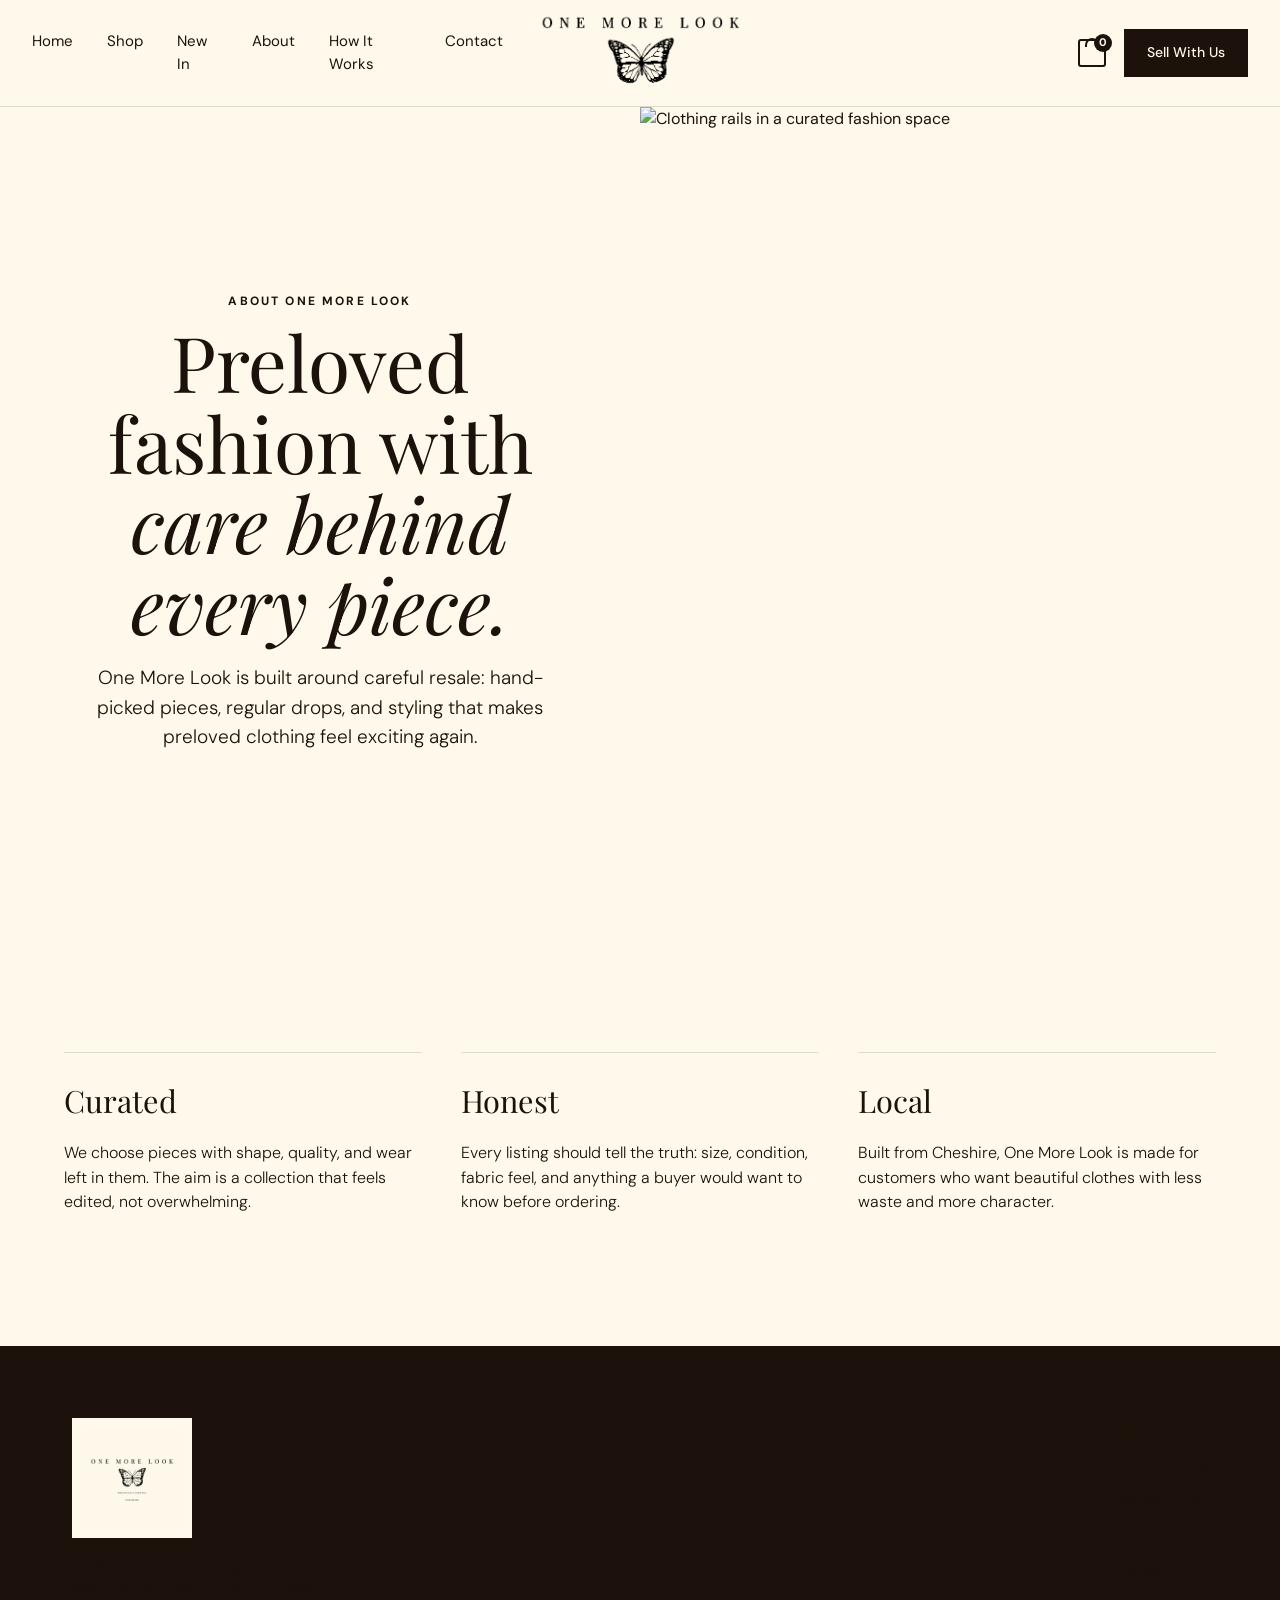
==== commit acfd6e47: "--" ====
--- a/about.html
+++ b/about.html
@@ -90,6 +90,7 @@
         <a href="index.html#shop">Shop</a>
         <a href="how-it-works.html#how-it-works">How It Works</a>
         <a href="how-it-works.html#sell-with-us">Sell With Us</a>
+        <a href="learn-more.html">Learn More</a>
         <a href="contact.html">Contact</a>
       </nav>
     </footer>
--- a/styles.css
+++ b/styles.css
@@ -4,15 +4,15 @@
   --logo-cream: #fff9ec;
   --sand: #ede5da;
   --warm-band: #e8ddd2;
-  --ink: #2c2317;
-  --espresso: #3d2b1f;
-  --muted: #7a6455;
-  --tan: #c9a882;
-  --tan-soft: #c9b89f;
+  --ink: #1c120b;
+  --espresso: #1c120b;
+  --muted: #1c120b;
+  --tan: #1c120b;
+  --tan-soft: #1c120b;
   --paper: #fffaf2;
-  --line: rgba(61, 43, 31, 0.12);
-  --shadow: 0 24px 70px rgba(44, 35, 23, 0.16);
-  --accent: #c9a882;
+  --line: rgba(0, 0, 0, 0.12);
+  --shadow: 0 24px 70px rgba(0, 0, 0, 0.16);
+  --accent: #1c120b;
 }
 
 * {
@@ -446,10 +446,50 @@
   background: var(--sand);
 }
 
-.hero-media > img {
+.hero-slideshow {
+  position: absolute;
+  inset: 0;
+}
+
+.hero-slide {
+  position: absolute;
+  inset: 0;
+  display: block;
+  opacity: 0;
+  transition: opacity 700ms ease;
+}
+
+.hero-slide.active {
+  opacity: 1;
+}
+
+.hero-slide img {
   width: 100%;
   height: 100%;
   object-fit: cover;
+}
+
+.hero-slide-caption {
+  position: absolute;
+  left: 32px;
+  bottom: 32px;
+  z-index: 2;
+  display: grid;
+  gap: 2px;
+  padding: 14px 18px;
+  background: rgba(250, 247, 243, 0.94);
+  box-shadow: 0 8px 26px rgba(44, 35, 23, 0.12);
+}
+
+.hero-slide-caption strong {
+  font-family: "Playfair Display", Georgia, serif;
+  font-size: 18px;
+  font-weight: 400;
+}
+
+.hero-slide-caption span {
+  color: var(--muted);
+  font-size: 13px;
 }
 
 .hero-media::after {
@@ -1299,6 +1339,32 @@
   color: var(--muted);
   font-size: clamp(16px, 1.2vw, 20px);
   font-weight: 300;
+}
+
+.brands-section {
+  min-height: auto;
+  padding-top: clamp(54px, 7vw, 88px);
+}
+
+.brand-list {
+  display: flex;
+  flex-wrap: wrap;
+  gap: 12px;
+  max-width: 1160px;
+  margin-inline: auto;
+}
+
+.brand-list span {
+  display: inline-flex;
+  min-height: 48px;
+  align-items: center;
+  justify-content: center;
+  border: 1px solid var(--line);
+  background: var(--cream-light);
+  padding: 12px 20px;
+  color: var(--ink);
+  font-size: clamp(15px, 1.2vw, 19px);
+  font-weight: 500;
 }
 
 .promise-band .content-panel {
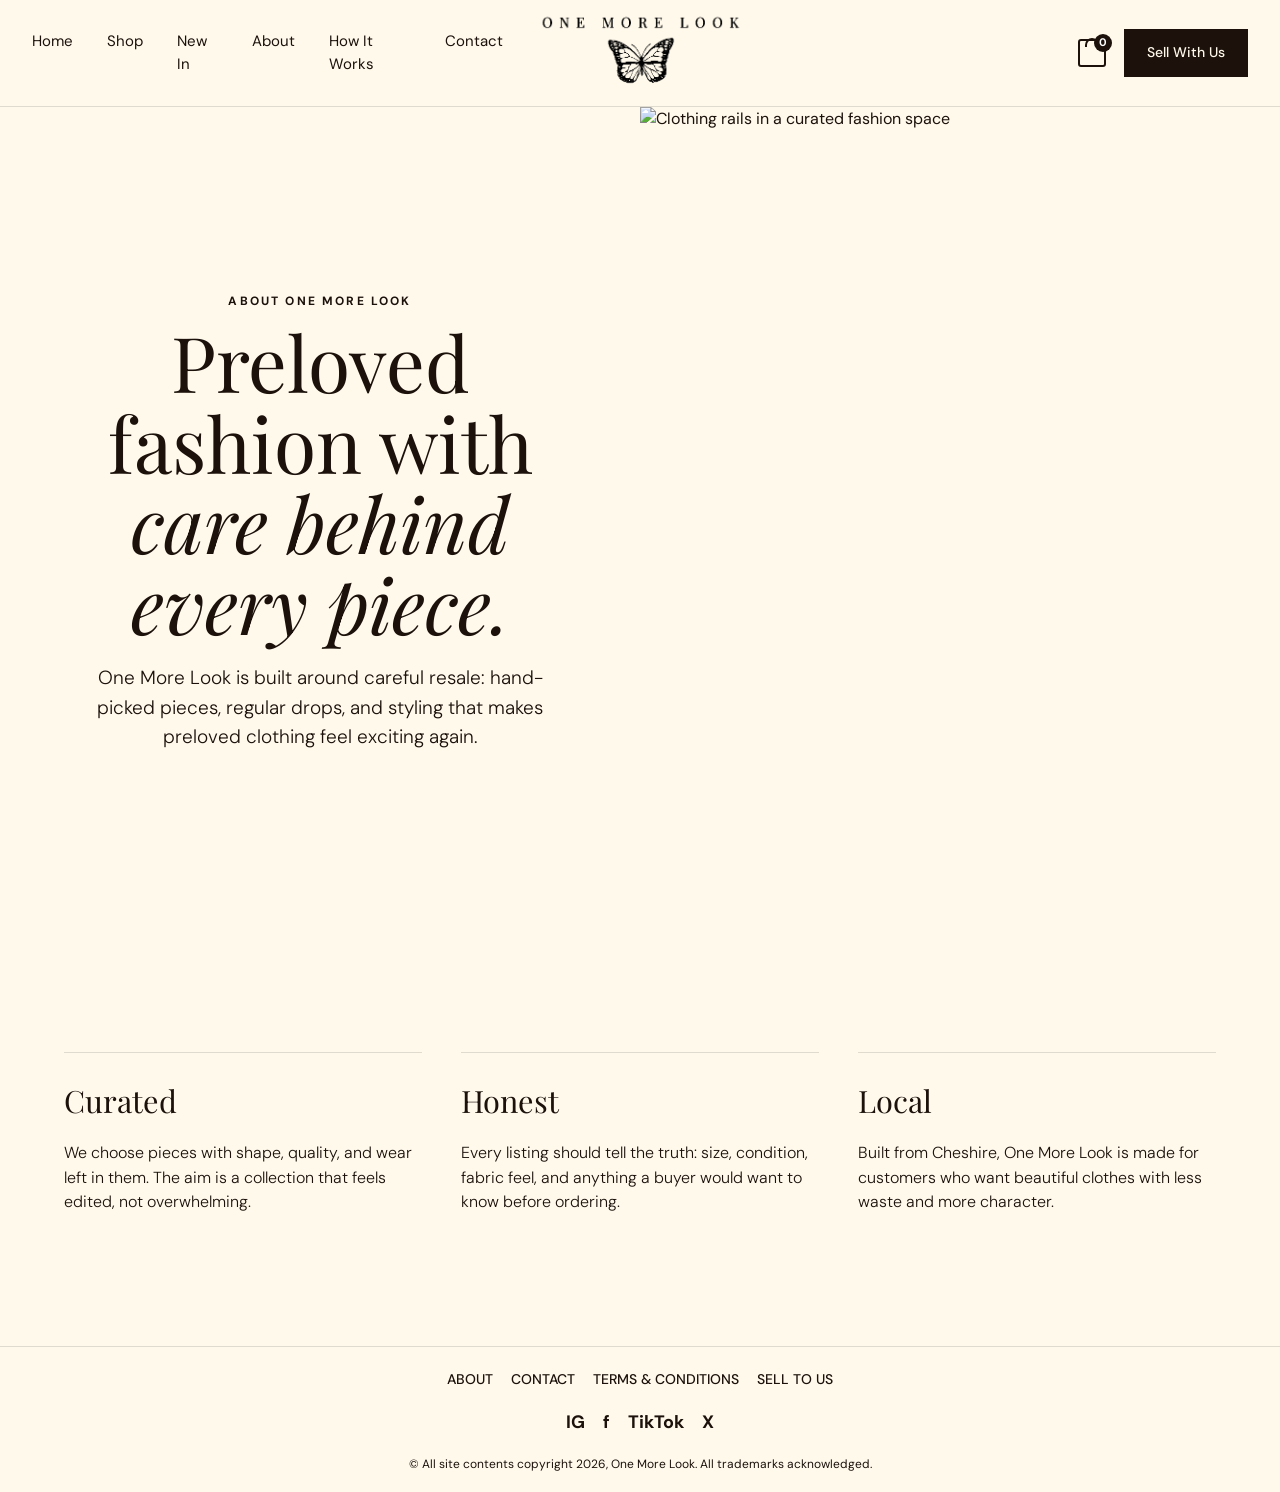
==== commit a0895205: "--" ====
--- a/about.html
+++ b/about.html
@@ -82,17 +82,21 @@
     </main>
 
     <footer class="site-footer">
-      <div>
-        <img src="assets/one-more-look-logo.png" alt="One More Look" />
-        <p>Curated preloved clothing from Cheshire, honestly described and ready for another wear.</p>
+      <nav class="footer-links" aria-label="Footer navigation">
+        <a href="about.html">About</a>
+        <a href="contact.html">Contact</a>
+        <a href="terms-and-conditions.html">Terms &amp; Conditions</a>
+        <a href="how-it-works.html#sell-with-us">Sell To Us</a>
+      </nav>
+      <div class="footer-socials" aria-label="Social links">
+        <a href="#" aria-label="Instagram">IG</a>
+        <a href="#" aria-label="Facebook">f</a>
+        <a href="#" aria-label="TikTok">TikTok</a>
+        <a href="#" aria-label="X">X</a>
       </div>
-      <nav aria-label="Footer navigation">
-        <a href="index.html#shop">Shop</a>
-        <a href="how-it-works.html#how-it-works">How It Works</a>
-        <a href="how-it-works.html#sell-with-us">Sell With Us</a>
-        <a href="learn-more.html">Learn More</a>
-        <a href="contact.html">Contact</a>
-      </nav>
+      <p class="footer-copyright">
+        &copy; All site contents copyright 2026, One More Look. All trademarks acknowledged.
+      </p>
     </footer>
 
     <dialog class="basket-panel" id="basketPanel">
--- a/styles.css
+++ b/styles.css
@@ -983,36 +983,46 @@
 }
 
 .site-footer {
-  display: grid;
-  grid-template-columns: minmax(0, 1fr) auto;
-  gap: 40px;
-  padding: clamp(48px, 7vw, 72px);
-  background: var(--ink);
-  color: var(--tan-soft);
-}
-
-.site-footer img {
-  width: 120px;
-  padding: 10px;
-  background: var(--cream);
-  mix-blend-mode: normal;
-}
-
-.site-footer p {
-  max-width: 360px;
-  margin: 18px 0 0;
+  display: flex;
+  flex-direction: column;
+  align-items: center;
+  gap: 18px;
+  padding: 22px clamp(18px, 4vw, 32px) 18px;
+  border-top: 1px solid var(--line);
+  background: #fff9ec;
+  color: var(--ink);
+  text-align: center;
+}
+
+.footer-links,
+.footer-socials {
+  display: flex;
+  justify-content: center;
+  flex-wrap: wrap;
+}
+
+.footer-links {
+  gap: 18px;
   font-size: 14px;
-  font-weight: 300;
-}
-
-.site-footer nav {
-  display: grid;
-  align-content: start;
-  gap: 10px;
+  font-weight: 500;
+  text-transform: uppercase;
+}
+
+.footer-socials {
+  gap: 18px;
+  align-items: center;
+  font-size: 18px;
+  font-weight: 700;
+}
+
+.footer-copyright {
+  margin: 0;
+  color: var(--muted);
+  font-size: 12px;
 }
 
 .site-footer a:hover {
-  color: var(--cream-light);
+  color: var(--ink);
 }
 
 .employee-panel,
@@ -1685,8 +1695,7 @@
   }
 
   .hero-stats,
-  .section-heading,
-  .site-footer {
+  .section-heading {
     align-items: start;
     flex-direction: column;
     grid-template-columns: 1fr;
